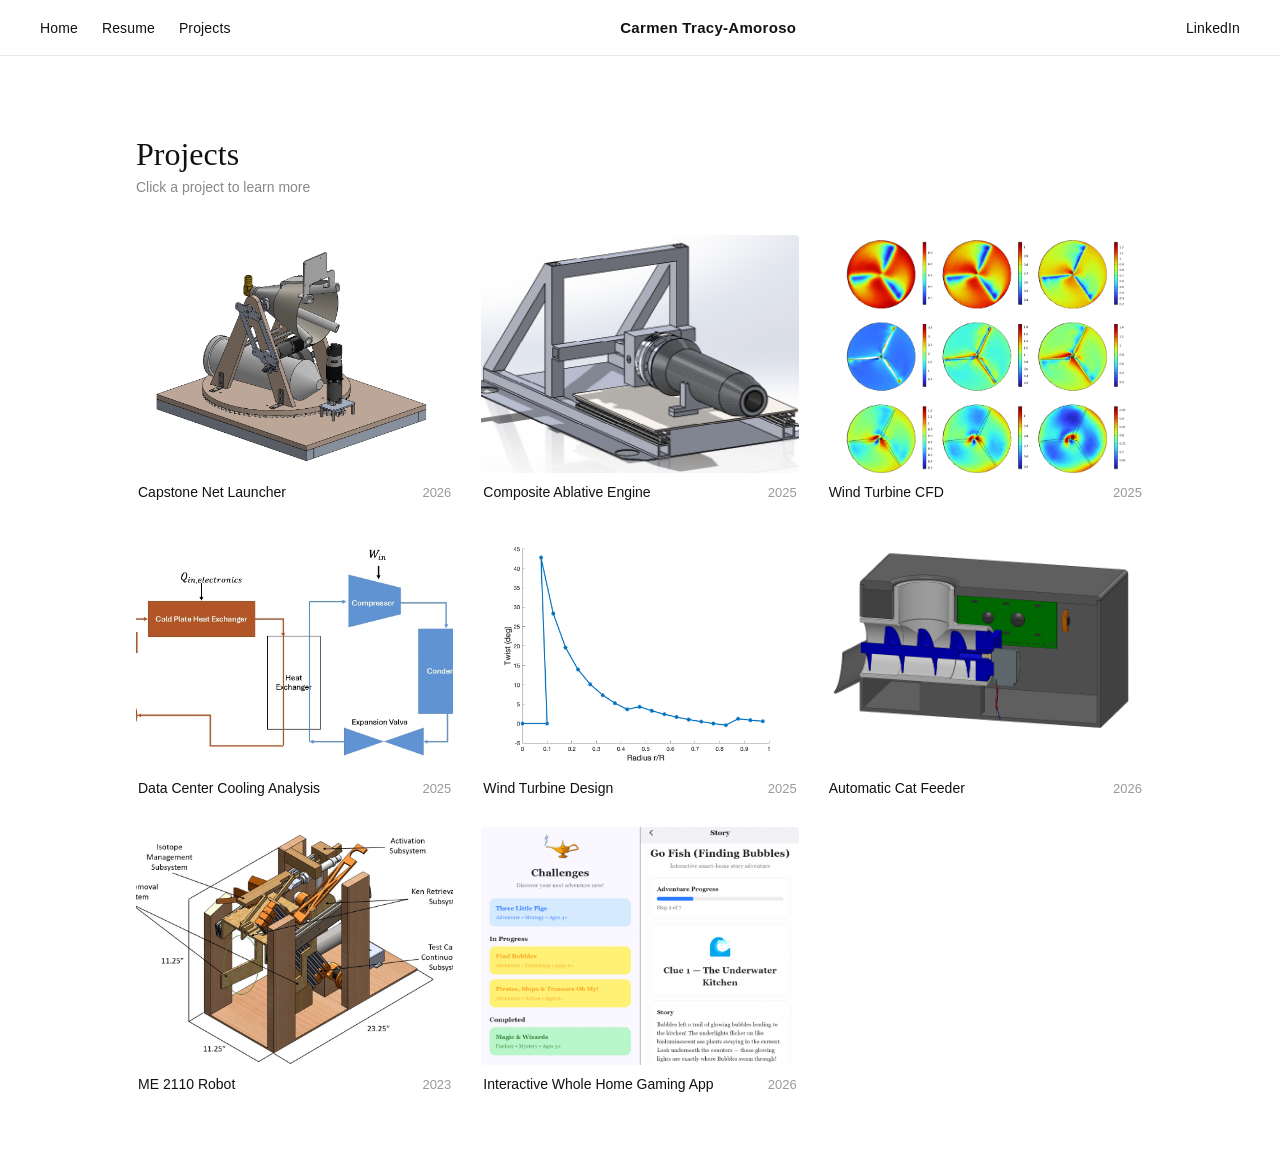
==== projects.html @ 814d22c3 "Add files via upload" ====
<!DOCTYPE html>
<html lang="en">
<head>
  <meta charset="UTF-8">
  <title>Projects — Carmen Tracy-Amoroso</title>
  <link rel="stylesheet" href="style.css">
</head>
<body>

  <nav>
    <div class="nav-left">
      <a href="index.html">Home</a>
      <a href="resume.pdf" target="_blank">Resume</a>
       <a href="projects.html">Projects</a>
    </div>
    <div class="nav-center">Carmen Tracy-Amoroso</div>
    <div class="nav-right">
      <a href="https://www.linkedin.com/in/carmen-tracy-amoroso/" target="_blank">LinkedIn</a>
    </div>
  </nav>

  <section class="projects-page">
    <h2>Projects</h2>
    <p class="projects-sub">Click a project to learn more</p>

    <div class="project-grid">

    <a href="projects/capstone.html" class="project-card">
        <div class="project-img">
          <img src="images/capstone.jpg" alt="Capstone Net Launcher">
        </div>
        <div class="project-info">
          <span class="project-name">Capstone Net Launcher</span>
          <span class="project-year">2026</span>
        </div>
      </a>

      <a href="projects/yjsp.html" class="project-card">
        <div class="project-img">
          <img src="images/engine.jpg" alt="Composite Ablative Engine">
        </div>
        <div class="project-info">
          <span class="project-name">Composite Ablative Engine</span>
          <span class="project-year">2025</span>
        </div>
      </a>

      <a href="projects/windTurbineCFD.html" class="project-card">
        <div class="project-img">
          <img src="images/windTurbineCFD.jpg" alt="Wind Turbine CFD">
        </div>
        <div class="project-info">
          <span class="project-name">Wind Turbine CFD</span>
          <span class="project-year">2025</span>
        </div>
      </a>

      <a href="projects/dataCenterCooling.html" class="project-card">
        <div class="project-img">
          <img src="images/closedloop.jpg" alt="Data Center Cooling">
        </div>
        <div class="project-info">
          <span class="project-name">Data Center Cooling Analysis</span>
          <span class="project-year">2025</span>
        </div>
      </a>

      <a href="projects/windTurbineDesign.html" class="project-card">
        <div class="project-img">
          <img src="images/twist.jpg" alt="Wind Turbine Design">
        </div>
        <div class="project-info">
          <span class="project-name">Wind Turbine Design</span>
          <span class="project-year">2025</span>
        </div>
      </a>

      <a href="projects/catFeeder.html" class="project-card">
        <div class="project-img">
          <img src="images/catFeeder.jpg" alt="Automatic Cat Feeder">
        </div>
        <div class="project-info">
          <span class="project-name">Automatic Cat Feeder</span>
          <span class="project-year">2026</span>
        </div>
      </a>

      <a href="projects/robot.html" class="project-card">
        <div class="project-img">
          <img src="images/robot.jpg" alt="ME 2110 Robot">
        </div>
        <div class="project-info">
          <span class="project-name">ME 2110 Robot</span>
          <span class="project-year">2023</span>
        </div>
      </a>

      <a href="projects/genie.html" class="project-card">
        <div class="project-img">
          <img src="images/genie.jpg" alt="Interactive Whole Home Gaming App">
        </div>
        <div class="project-info">
          <span class="project-name">Interactive Whole Home Gaming App</span>
          <span class="project-year">2026</span>
        </div>
      </a>

    </div>
  </section>

</body>
</html>
---- style.css ----
/* ── Reset & Base ── */
*, *::before, *::after { box-sizing: border-box; margin: 0; padding: 0; }

body {
  font-family: Georgia, 'Times New Roman', serif;
  color: #111;
  background: #fff;
}

/* ── Nav ── */
nav {
  display: flex;
  align-items: center;
  justify-content: space-between;
  padding: 0 2.5rem;
  height: 56px;
  background: #fff;
  border-bottom: 1px solid #e8e8e8;
  position: sticky;
  top: 0;
  z-index: 100;
}

.nav-left, .nav-right {
  display: flex;
  gap: 1.5rem;
}

.nav-left a, .nav-right a {
  font-family: -apple-system, BlinkMacSystemFont, 'Segoe UI', sans-serif;
  font-size: 14px;
  color: #111;
  text-decoration: none;
  letter-spacing: 0.01em;
}

.nav-left a:hover, .nav-right a:hover {
  text-decoration: underline;
}

.nav-center {
  font-family: -apple-system, BlinkMacSystemFont, 'Segoe UI', sans-serif;
  font-size: 15px;
  font-weight: 600;
  letter-spacing: 0.02em;
  color: #111;
}

/* ── Hero ── */
.hero {
  display: flex;
  align-items: center;
  gap: 4rem;
  padding: 5rem 6rem;
  max-width: 1200px;
  margin: 0 auto;
}

.hero-image img {
  width: 500px;
  height: 400px;
  object-fit: cover;
  border-radius: 4px;
  display: block;
}

.hero-text {
  flex: 1;
}

.hero-text h1 {
  font-family: Georgia, serif;
  font-size: 2.4rem;
  font-weight: normal;
  line-height: 1.25;
  margin-bottom: 1.5rem;
  color: #111;
}

.hero-text p {
  font-family: -apple-system, BlinkMacSystemFont, 'Segoe UI', sans-serif;
  font-size: 1rem;
  line-height: 1.7;
  color: #444;
  margin-bottom: 2rem;
}

.buttons {
  display: flex;
  gap: 1rem;
}

.buttons a { text-decoration: none; }

.buttons button {
  font-family: -apple-system, BlinkMacSystemFont, 'Segoe UI', sans-serif;
  font-size: 14px;
  padding: 10px 28px;
  border: 1.5px solid #111;
  background: #111;
  color: #fff;
  border-radius: 2px;
  cursor: pointer;
  letter-spacing: 0.04em;
  transition: background 0.15s, color 0.15s;
}

.buttons button:hover {
  background: #fff;
  color: #111;
}

/* ── Projects Page ── */
.projects-page {
  padding: 5rem 6rem;
  max-width: 1200px;
  margin: 0 auto;
}

.projects-page h2 {
  font-family: Georgia, serif;
  font-size: 2rem;
  font-weight: normal;
  margin-bottom: 0.4rem;
  color: #111;
}

.projects-sub {
  font-family: -apple-system, BlinkMacSystemFont, 'Segoe UI', sans-serif;
  font-size: 14px;
  color: #888;
  margin-bottom: 2.5rem;
}

/* ── Project Grid ── */
.project-grid {
  display: grid;
  grid-template-columns: repeat(3, 1fr);
  gap: 28px;
}

.project-card {
  text-decoration: none;
  color: inherit;
  display: block;
  cursor: pointer;
}

.project-img {
  width: 100%;
  aspect-ratio: 4 / 3;
  overflow: hidden;
  background: #f0f0f0;
  border-radius: 4px;
  position: relative;
}

.project-img img {
  width: 100%;
  height: 100%;
  object-fit: cover;
  display: block;
  transition: transform 0.3s ease;
}

.project-card:hover .project-img img {
  transform: scale(1.04);
}

.project-img.placeholder {
  display: flex;
  align-items: center;
  justify-content: center;
  border: 1.5px dashed #ccc;
  background: #fafafa;
}

.project-img.placeholder span {
  font-family: -apple-system, BlinkMacSystemFont, 'Segoe UI', sans-serif;
  font-size: 13px;
  color: #bbb;
}

.project-info {
  display: flex;
  justify-content: space-between;
  align-items: baseline;
  padding: 10px 2px 0;
}

.project-name {
  font-family: -apple-system, BlinkMacSystemFont, 'Segoe UI', sans-serif;
  font-size: 14px;
  font-weight: 500;
  color: #111;
  line-height: 1.4;
}

.project-year {
  font-family: -apple-system, BlinkMacSystemFont, 'Segoe UI', sans-serif;
  font-size: 13px;
  color: #999;
  flex-shrink: 0;
  margin-left: 12px;
}

/* ── Project Detail Page ── */
.project-detail {
  padding: 3rem 6rem 5rem;
  max-width: 900px;
  margin: 0 auto;
}

.back-link {
  font-family: -apple-system, BlinkMacSystemFont, 'Segoe UI', sans-serif;
  font-size: 14px;
  color: #888;
  text-decoration: none;
  display: inline-block;
  margin-bottom: 2rem;
}

.back-link:hover { color: #111; }


.project-nav {
  display: flex;
  justify-content: space-between;
  align-items: center;
  margin-bottom: 2rem;
}


.next-project {
  display: block;
  text-align: right;
  margin-right: 30px;
}

.previous-project {
  display: block;
  text-align: left;
  margin-left: 30px;
}

.project-detail-body p {
  font-family: -apple-system, BlinkMacSystemFont, 'Segoe UI', sans-serif;
  font-size: 1rem;
  line-height: 1.8;
  color: #444;
  margin-bottom: 0.5rem;
}

/* ── Project Tags ── */
.project-tags {
  display: flex;
  flex-wrap: wrap;
  gap: 8px;
  margin-bottom: 2rem;
}

.tag {
  font-family: -apple-system, BlinkMacSystemFont, 'Segoe UI', sans-serif;
  font-size: 12px;
  letter-spacing: 0.04em;
  padding: 4px 12px;
  border-radius: 2px;
  background: #111;
  color: #fff;
  text-transform: uppercase;
}

/* ── Detail Sections ── */
.detail-section {
  margin-bottom: 2rem;
}

.detail-section h3 {
  font-family: Georgia, serif;
  font-size: 1.2rem;
  font-weight: normal;
  color: #111;
  margin-bottom: 0.6rem;
  padding-bottom: 0.4rem;
  border-bottom: 1px solid #e8e8e8;
}

.detail-section h4 {
  font-family: -apple-system, BlinkMacSystemFont, 'Segoe UI', sans-serif;
  font-size: 1rem;
  margin-top: 0.6rem;
  color: #444;
}

.detail-section p {
  font-family: -apple-system, BlinkMacSystemFont, 'Segoe UI', sans-serif;
  font-size: 1rem;
  line-height: 1.8;
  color: #444;
}

.detail-section ul {
  font-family: -apple-system, BlinkMacSystemFont, 'Segoe UI', sans-serif;
  font-size: 1rem;
  line-height: 1.8;
  color: #444;
  padding-left: 1.5rem;
  margin-top: 0.4rem;
}

/* ── Hero Banner ── */
.project-hero-banner {
  position: relative;
  width: 100%;
  height: 480px;
  overflow: hidden;
}

.project-hero-banner img {
  position: absolute;
  top: 0;
  left: 0;
  width: 100%;
  height: 100%;
  object-fit: cover;
  object-position: center;
  display: block;
}

.project-hero-banner::after {
  content: '';
  position: absolute;
  top: 0; left: 0; right: 0; bottom: 0;
  background: rgba(0, 0, 0, 0.45);
  z-index: 0;
}

.project-hero-banner__text {
  position: absolute;
  bottom: 2.5rem;
  left: 3.5rem;
  z-index: 1;
  max-width: 700px;
}

.project-hero-banner__text h1 {
  font-family: Georgia, serif;
  font-size: 3.5rem;
  font-weight: bold;
  color: #fff;
  line-height: 1.1;
  margin-bottom: 0.5rem;
  text-shadow: 0 2px 12px rgba(0,0,0,0.6);
}

.project-hero-banner__text p {
  font-family: -apple-system, BlinkMacSystemFont, 'Segoe UI', sans-serif;
  font-size: 1rem;
  color: rgba(255,255,255,0.85);
  letter-spacing: 0.02em;
}

/* ── Media Rows ── */
.media-row {
  display: flex;
  gap: 30px;
  flex-wrap: wrap;
  margin-top: 0px;
}

.media-item {
  flex: 1 1 300px;
  min-width: 280px;
}

.media-item h3 {
  font-family: Georgia, serif;
  font-size: 1.2rem;
  font-weight: normal;
  color: #111;
  margin-top: 1.5rem;
  margin-bottom: 0.6rem;
  padding-bottom: 0.4rem;
  border-bottom: 1px solid #e8e8e8;
}

.media-item img {
  width: 100%;
  object-fit: cover;
  object-position: center;
  display: block;
  border-radius: 8px;
}

.media-item iframe {
  width: 100%;
  aspect-ratio: 16 / 9;
  border: none;
  border-radius: 8px;
}

/* ── Responsive ── */
@media (max-width: 900px) {
  .hero { flex-direction: column; padding: 3rem 2rem; gap: 2rem; }
  .hero-image img { width: 100%; height: auto; }
  .projects-page { padding: 3rem 2rem; }
  .project-grid { grid-template-columns: repeat(2, 1fr); gap: 20px; }
  .project-detail { padding: 2rem 2rem 4rem; }
}

@media (max-width: 600px) {
  .project-hero-banner { height: 300px; }
  .project-hero-banner__text { left: 1.5rem; bottom: 1.5rem; }
  .project-hero-banner__text h1 { font-size: 2rem; }
}

@media (max-width: 540px) {
  nav { padding: 0 1.2rem; }
  .nav-center { display: none; }
  .project-grid { grid-template-columns: 1fr; }
}
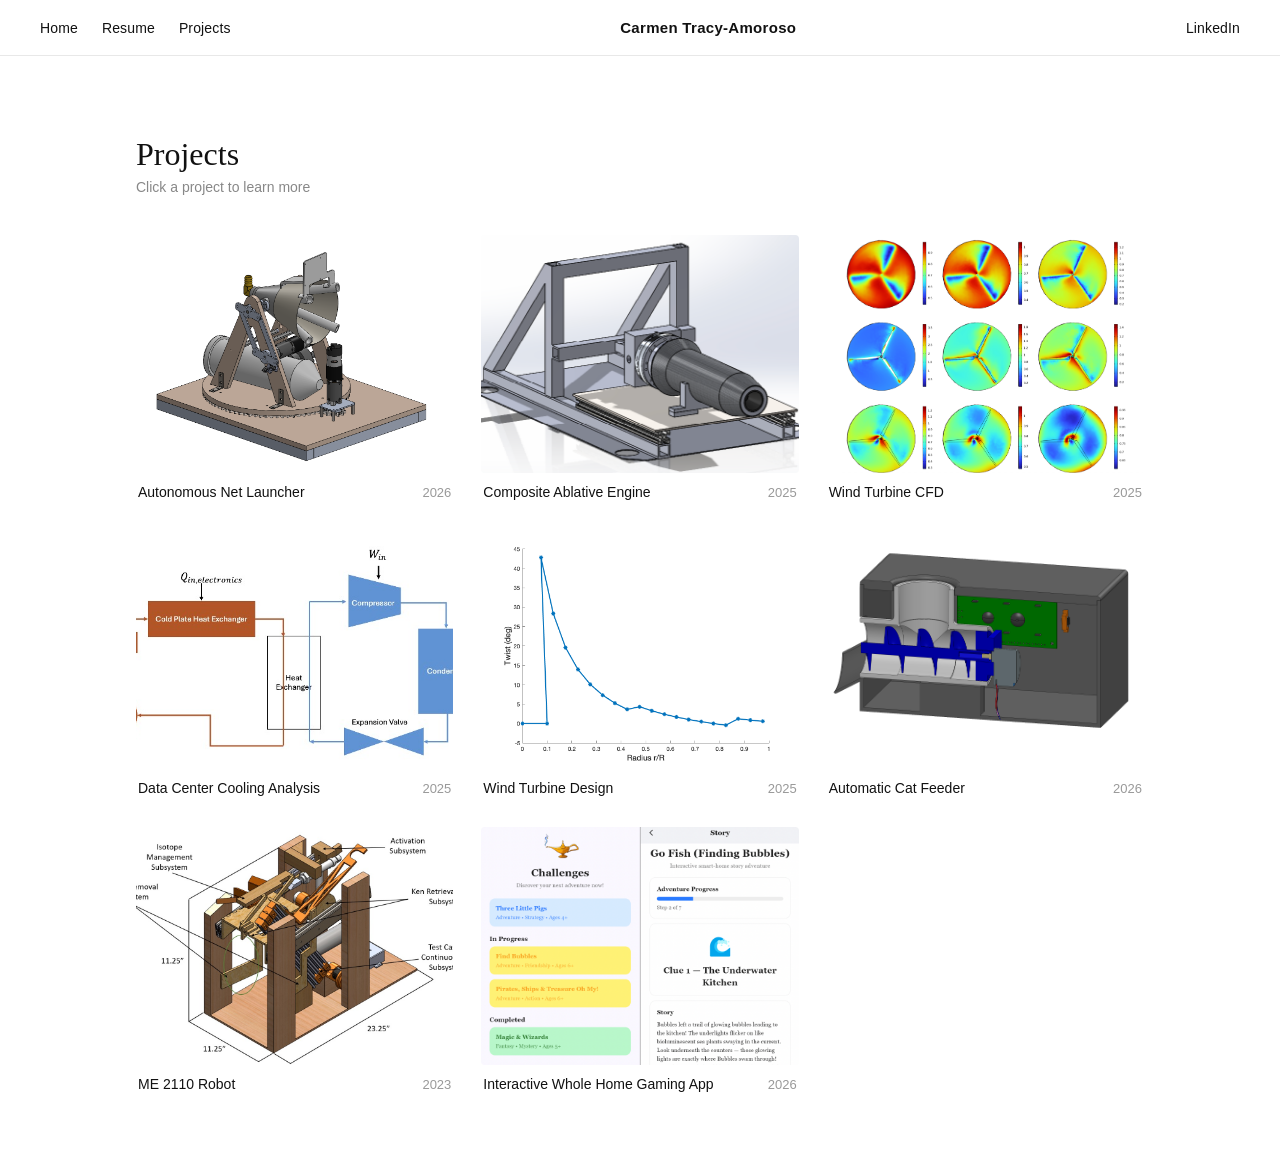
==== commit 97401454: "Update projects.html" ====
--- a/projects.html
+++ b/projects.html
@@ -27,10 +27,10 @@
 
     <a href="projects/capstone.html" class="project-card">
         <div class="project-img">
-          <img src="images/capstone.jpg" alt="Capstone Net Launcher">
+          <img src="images/capstone.jpg" alt="Autonomous Net Launcher">
         </div>
         <div class="project-info">
-          <span class="project-name">Capstone Net Launcher</span>
+          <span class="project-name">Autonomous Net Launcher</span>
           <span class="project-year">2026</span>
         </div>
       </a>
@@ -109,4 +109,4 @@
   </section>
 
 </body>
-</html>+</html>
